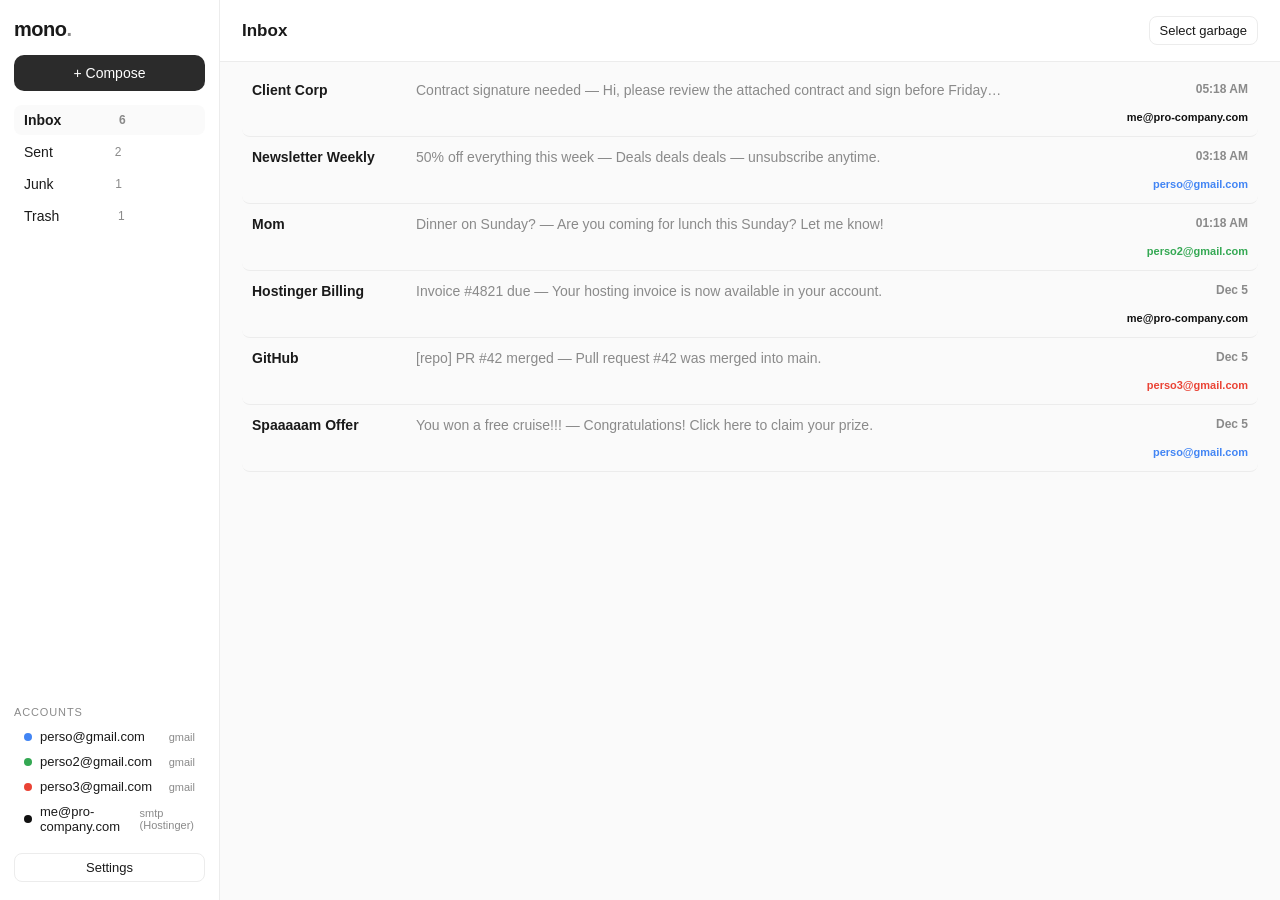
==== index.html @ c5d83a1f "Add minimal unified inbox email client prototype" ====
<!DOCTYPE html>
<html lang="en">
<head>
<meta charset="UTF-8">
<meta name="viewport" content="width=device-width, initial-scale=1.0">
<title>Mono — minimal unified inbox</title>
<link rel="stylesheet" href="styles.css">
</head>
<body>
<div id="app">

  <aside id="sidebar">
    <div class="brand">mono<span class="dot">.</span></div>
    <button id="composeBtn" class="compose">+ Compose</button>
    <nav id="folderNav"></nav>
    <div class="sidebar-section">
      <div class="section-title">Accounts</div>
      <div id="accountList"></div>
    </div>
    <button id="settingsBtn" class="ghost-btn">Settings</button>
  </aside>

  <main id="main">
    <header id="toolbar">
      <div id="folderTitle">Inbox</div>
      <div id="toolbarActions"></div>
    </header>
    <div id="emailList"></div>
    <div id="emptyState" class="hidden"></div>
  </main>

  <section id="reader" class="hidden">
    <div class="reader-head">
      <button id="backBtn" class="ghost-btn">&larr; Back</button>
      <div class="reader-actions">
        <button id="followupBtn" class="ghost-btn" title="Reappear if no answer">Follow-up</button>
        <button id="deleteBtn" class="ghost-btn danger">Delete</button>
      </div>
    </div>
    <div id="readerBody"></div>
  </section>

  <div id="composeModal" class="modal hidden">
    <div class="modal-card">
      <div class="modal-head">
        <span>New message</span>
        <button id="closeCompose" class="ghost-btn">&times;</button>
      </div>
      <input id="cTo" placeholder="To">
      <input id="cSubject" placeholder="Subject">
      <div id="cBody" class="cbody" contenteditable="true" data-placeholder="Write here — select text to refine with AI, or leave unselected to rewrite the whole message"></div>
      <div class="compose-bar">
        <button id="aiBtn" class="ghost-btn">AI refine</button>
        <button id="attachBtn" class="ghost-btn">Attach</button>
        <span id="aiStatus"></span>
        <button id="sendBtn" class="compose">Send</button>
      </div>
      <div id="composeWarnings"></div>
    </div>
  </div>

  <div id="settingsModal" class="modal hidden">
    <div class="modal-card">
      <div class="modal-head">
        <span>Settings</span>
        <button id="closeSettings" class="ghost-btn">&times;</button>
      </div>
      <div id="settingsBody"></div>
    </div>
  </div>

  <div id="toast" class="hidden"></div>
</div>
<script src="app.js"></script>
</body>
</html>
---- styles.css ----
:root {
  --bg: #fafafa;
  --panel: #ffffff;
  --ink: #1a1a1a;
  --muted: #8a8a8a;
  --line: #ececec;
  --accent: #2b2b2b;
  --danger: #c0392b;
  --radius: 10px;
}
* { box-sizing: border-box; margin: 0; padding: 0; }
html, body { height: 100%; }
body {
  font-family: -apple-system, BlinkMacSystemFont, "Segoe UI", Roboto, Helvetica, Arial, sans-serif;
  background: var(--bg);
  color: var(--ink);
  font-size: 14px;
}
#app { display: flex; height: 100vh; overflow: hidden; }
.hidden { display: none !important; }

/* Sidebar */
#sidebar {
  width: 220px; min-width: 220px;
  background: var(--panel);
  border-right: 1px solid var(--line);
  display: flex; flex-direction: column;
  padding: 18px 14px; gap: 14px;
}
.brand { font-size: 20px; font-weight: 700; letter-spacing: -0.5px; }
.brand .dot { color: var(--muted); }
.compose {
  background: var(--accent); color: #fff; border: none;
  padding: 10px; border-radius: var(--radius);
  font-size: 14px; cursor: pointer; width: 100%;
}
.compose:hover { opacity: 0.9; }
#folderNav { display: flex; flex-direction: column; gap: 2px; }
.folder {
  display: flex; justify-content: space-between; align-items: center;
  padding: 7px 10px; border-radius: 8px; cursor: pointer; color: var(--ink);
}
.folder:hover { background: var(--bg); }
.folder.active { background: var(--bg); font-weight: 600; }
.folder .count { color: var(--muted); font-size: 12px; }
.folder .hide-x {
  visibility: hidden; border: none; background: none; color: var(--muted);
  cursor: pointer; font-size: 13px; padding: 0 2px;
}
.folder:hover .hide-x { visibility: visible; }
.sidebar-section { margin-top: auto; }
.section-title {
  font-size: 11px; text-transform: uppercase; letter-spacing: 0.08em;
  color: var(--muted); margin-bottom: 6px;
}
.account {
  display: flex; align-items: center; gap: 8px;
  padding: 5px 10px; border-radius: 8px; font-size: 13px;
}
.account .badge {
  width: 8px; height: 8px; border-radius: 50%; flex-shrink: 0;
}
.account .type { margin-left: auto; color: var(--muted); font-size: 11px; }
.ghost-btn {
  background: none; border: 1px solid var(--line); border-radius: 8px;
  padding: 6px 10px; cursor: pointer; font-size: 13px; color: var(--ink);
}
.ghost-btn:hover { background: var(--bg); }
.ghost-btn.danger { color: var(--danger); border-color: var(--danger); }

/* Main list */
#main { flex: 1; display: flex; flex-direction: column; min-width: 0; }
#toolbar {
  display: flex; justify-content: space-between; align-items: center;
  padding: 16px 22px; border-bottom: 1px solid var(--line); background: var(--panel);
}
#folderTitle { font-size: 17px; font-weight: 700; }
#toolbarActions { display: flex; gap: 8px; }
#emailList { flex: 1; overflow-y: auto; padding: 8px 22px 40px; }
.email-row {
  display: grid; grid-template-columns: 150px 1fr auto; gap: 14px;
  padding: 12px 10px; border-bottom: 1px solid var(--line);
  cursor: pointer; border-radius: 8px; touch-action: pan-y;
  position: relative; user-select: none;
}
.email-row:hover { background: var(--panel); }
.email-row.selected { background: var(--panel); outline: 1px solid var(--line); }
.email-row.unread { font-weight: 600; }
.email-row .sender { overflow: hidden; text-overflow: ellipsis; white-space: nowrap; }
.email-row .snippet {
  color: var(--muted); font-weight: 400;
  overflow: hidden; text-overflow: ellipsis; white-space: nowrap;
}
.email-row .meta { text-align: right; color: var(--muted); font-size: 12px; white-space: nowrap; }
.email-row .flags { font-size: 11px; }
.followup-tag { color: #b9770e; }

/* Empty state / recap */
#emptyState { flex: 1; overflow-y: auto; padding: 40px 22px; }
.recap h2 { font-size: 18px; margin-bottom: 4px; }
.recap .sub { color: var(--muted); margin-bottom: 20px; }
.recap-card {
  background: var(--panel); border: 1px solid var(--line);
  border-radius: var(--radius); padding: 14px 16px; margin-bottom: 12px;
}
.recap-card h3 { font-size: 13px; margin-bottom: 8px; color: var(--muted); text-transform: uppercase; letter-spacing: 0.06em; }
.recap-card li { list-style: none; padding: 3px 0; }

/* Reader */
#reader {
  flex: 1; overflow-y: auto; background: var(--panel);
  display: flex; flex-direction: column;
}
.reader-head {
  display: flex; justify-content: space-between; align-items: center;
  padding: 14px 22px; border-bottom: 1px solid var(--line);
}
.reader-actions { display: flex; gap: 8px; }
#readerBody { padding: 24px 28px; max-width: 720px; line-height: 1.6; }
#readerBody h1 { font-size: 20px; margin-bottom: 6px; }
#readerBody .from { color: var(--muted); margin-bottom: 18px; font-size: 13px; }

/* Modals */
.modal {
  position: fixed; inset: 0; background: rgba(0,0,0,0.25);
  display: flex; align-items: center; justify-content: center; z-index: 50;
}
.modal-card {
  background: var(--panel); border-radius: 14px; width: min(640px, 92vw);
  max-height: 86vh; overflow-y: auto; padding: 18px 20px;
  box-shadow: 0 12px 40px rgba(0,0,0,0.15);
  display: flex; flex-direction: column; gap: 10px;
}
.modal-head {
  display: flex; justify-content: space-between; align-items: center;
  font-weight: 700; font-size: 15px;
}
.modal-card input {
  border: none; border-bottom: 1px solid var(--line);
  padding: 8px 2px; font-size: 14px; outline: none; background: none;
}
.cbody {
  min-height: 180px; border: 1px solid var(--line); border-radius: 10px;
  padding: 12px; outline: none; line-height: 1.55; white-space: pre-wrap;
}
.cbody:empty::before { content: attr(data-placeholder); color: var(--muted); }
.compose-bar { display: flex; align-items: center; gap: 8px; }
.compose-bar .compose { width: auto; padding: 8px 22px; }
#aiStatus { color: var(--muted); font-size: 12px; margin-right: auto; }
#composeWarnings { font-size: 12px; color: var(--danger); display: flex; flex-direction: column; gap: 2px; }

/* Settings */
.set-row {
  display: flex; justify-content: space-between; align-items: center;
  padding: 10px 0; border-bottom: 1px solid var(--line); gap: 12px;
}
.set-row label { font-size: 13px; }
.set-row input[type="text"], .set-row input[type="password"], .set-row select {
  border: 1px solid var(--line); border-radius: 8px; padding: 6px 8px;
  font-size: 13px; width: 220px;
}
.set-row input[type="checkbox"] { width: 16px; height: 16px; }
.set-note { font-size: 12px; color: var(--muted); padding: 6px 0; }

/* Toast / undo */
#toast {
  position: fixed; bottom: 24px; left: 50%; transform: translateX(-50%);
  background: var(--accent); color: #fff; padding: 10px 18px;
  border-radius: 10px; font-size: 13px; z-index: 100;
  display: flex; gap: 14px; align-items: center;
}
#toast button {
  background: none; border: none; color: #fff; text-decoration: underline;
  cursor: pointer; font-size: 13px;
}

@media (max-width: 760px) {
  #sidebar { width: 64px; min-width: 64px; padding: 14px 8px; }
  #sidebar .brand, .folder .label, .folder .count, .section-title,
  #accountList, #settingsBtn, .compose { font-size: 0; }
  .compose { font-size: 20px; padding: 8px; }
  #folderNav .folder { justify-content: center; }
  .email-row { grid-template-columns: 1fr auto; }
  .email-row .sender { grid-column: 1 / -1; }
}
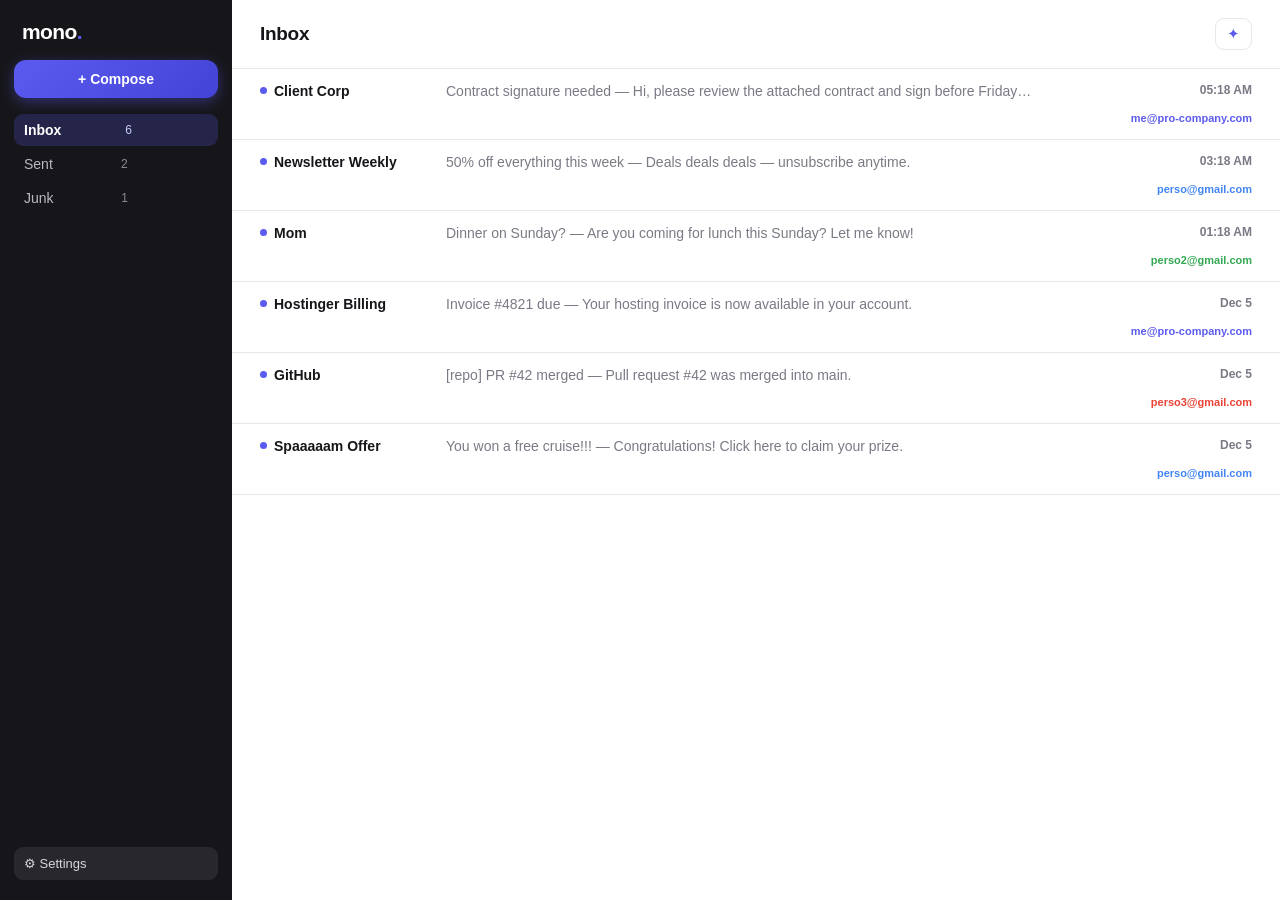
==== commit 58dfa848: "Punchier dark-sidebar design, full-width rows, switches, account management in settings, permanent d" ====
--- a/index.html
+++ b/index.html
@@ -13,11 +13,7 @@
     <div class="brand">mono<span class="dot">.</span></div>
     <button id="composeBtn" class="compose">+ Compose</button>
     <nav id="folderNav"></nav>
-    <div class="sidebar-section">
-      <div class="section-title">Accounts</div>
-      <div id="accountList"></div>
-    </div>
-    <button id="settingsBtn" class="ghost-btn">Settings</button>
+    <button id="settingsBtn" class="ghost-btn">⚙ Settings</button>
   </aside>
 
   <main id="main">
@@ -33,7 +29,7 @@
     <div class="reader-head">
       <button id="backBtn" class="ghost-btn">&larr; Back</button>
       <div class="reader-actions">
-        <button id="followupBtn" class="ghost-btn" title="Reappear if no answer">Follow-up</button>
+        <button id="replyBtn" class="ghost-btn primary">Reply</button>
         <button id="deleteBtn" class="ghost-btn danger">Delete</button>
       </div>
     </div>
--- a/styles.css
+++ b/styles.css
@@ -1,12 +1,14 @@
 :root {
-  --bg: #fafafa;
+  --bg: #f4f4f6;
   --panel: #ffffff;
-  --ink: #1a1a1a;
-  --muted: #8a8a8a;
-  --line: #ececec;
-  --accent: #2b2b2b;
-  --danger: #c0392b;
-  --radius: 10px;
+  --ink: #16161a;
+  --muted: #7a7a85;
+  --line: #e7e7ec;
+  --accent: #5b5bf0;
+  --accent-dark: #4343d6;
+  --danger: #e5484d;
+  --radius: 12px;
+  --shadow: 0 10px 30px rgba(22, 22, 26, 0.08);
 }
 * { box-sizing: border-box; margin: 0; padding: 0; }
 html, body { height: 100%; }
@@ -15,77 +17,76 @@
   background: var(--bg);
   color: var(--ink);
   font-size: 14px;
+  -webkit-font-smoothing: antialiased;
 }
 #app { display: flex; height: 100vh; overflow: hidden; }
 .hidden { display: none !important; }
 
 /* Sidebar */
 #sidebar {
-  width: 220px; min-width: 220px;
-  background: var(--panel);
-  border-right: 1px solid var(--line);
+  width: 232px; min-width: 232px;
+  background: #16161a;
+  color: #ececf1;
   display: flex; flex-direction: column;
-  padding: 18px 14px; gap: 14px;
-}
-.brand { font-size: 20px; font-weight: 700; letter-spacing: -0.5px; }
-.brand .dot { color: var(--muted); }
+  padding: 20px 14px; gap: 16px;
+}
+.brand { font-size: 21px; font-weight: 800; letter-spacing: -0.6px; color: #fff; padding: 0 8px; }
+.brand .dot { color: var(--accent); }
 .compose {
-  background: var(--accent); color: #fff; border: none;
-  padding: 10px; border-radius: var(--radius);
-  font-size: 14px; cursor: pointer; width: 100%;
-}
-.compose:hover { opacity: 0.9; }
+  background: linear-gradient(135deg, var(--accent), var(--accent-dark));
+  color: #fff; border: none;
+  padding: 11px; border-radius: var(--radius);
+  font-size: 14px; font-weight: 600; cursor: pointer; width: 100%;
+  box-shadow: 0 4px 14px rgba(91, 91, 240, 0.4);
+  transition: transform 0.12s ease, box-shadow 0.12s ease;
+}
+.compose:hover { transform: translateY(-1px); box-shadow: 0 6px 18px rgba(91, 91, 240, 0.5); }
 #folderNav { display: flex; flex-direction: column; gap: 2px; }
 .folder {
   display: flex; justify-content: space-between; align-items: center;
-  padding: 7px 10px; border-radius: 8px; cursor: pointer; color: var(--ink);
-}
-.folder:hover { background: var(--bg); }
-.folder.active { background: var(--bg); font-weight: 600; }
-.folder .count { color: var(--muted); font-size: 12px; }
+  padding: 8px 10px; border-radius: 9px; cursor: pointer; color: #b9b9c3;
+  transition: background 0.1s ease, color 0.1s ease;
+}
+.folder:hover { background: rgba(255, 255, 255, 0.07); color: #fff; }
+.folder.active { background: rgba(91, 91, 240, 0.22); color: #fff; font-weight: 600; }
+.folder .count { color: #8a8a96; font-size: 12px; font-weight: 500; }
+.folder.active .count { color: #c9c9ff; }
 .folder .hide-x {
-  visibility: hidden; border: none; background: none; color: var(--muted);
-  cursor: pointer; font-size: 13px; padding: 0 2px;
+  visibility: hidden; border: none; background: none; color: #8a8a96;
+  cursor: pointer; font-size: 14px; padding: 0 2px; line-height: 1;
 }
 .folder:hover .hide-x { visibility: visible; }
-.sidebar-section { margin-top: auto; }
-.section-title {
-  font-size: 11px; text-transform: uppercase; letter-spacing: 0.08em;
-  color: var(--muted); margin-bottom: 6px;
-}
-.account {
-  display: flex; align-items: center; gap: 8px;
-  padding: 5px 10px; border-radius: 8px; font-size: 13px;
-}
-.account .badge {
-  width: 8px; height: 8px; border-radius: 50%; flex-shrink: 0;
-}
-.account .type { margin-left: auto; color: var(--muted); font-size: 11px; }
-.ghost-btn {
-  background: none; border: 1px solid var(--line); border-radius: 8px;
-  padding: 6px 10px; cursor: pointer; font-size: 13px; color: var(--ink);
-}
-.ghost-btn:hover { background: var(--bg); }
-.ghost-btn.danger { color: var(--danger); border-color: var(--danger); }
+.folder .hide-x:hover { color: #fff; }
+#settingsBtn {
+  margin-top: auto;
+  background: rgba(255, 255, 255, 0.08); border: none; color: #d5d5de;
+  border-radius: 9px; padding: 9px 10px; cursor: pointer; font-size: 13px; text-align: left;
+}
+#settingsBtn:hover { background: rgba(255, 255, 255, 0.14); color: #fff; }
 
 /* Main list */
 #main { flex: 1; display: flex; flex-direction: column; min-width: 0; }
 #toolbar {
   display: flex; justify-content: space-between; align-items: center;
-  padding: 16px 22px; border-bottom: 1px solid var(--line); background: var(--panel);
-}
-#folderTitle { font-size: 17px; font-weight: 700; }
+  padding: 18px 28px; border-bottom: 1px solid var(--line); background: var(--panel);
+}
+#folderTitle { font-size: 19px; font-weight: 800; letter-spacing: -0.3px; }
 #toolbarActions { display: flex; gap: 8px; }
-#emailList { flex: 1; overflow-y: auto; padding: 8px 22px 40px; }
+#emailList { flex: 1; overflow-y: auto; background: var(--panel); }
 .email-row {
-  display: grid; grid-template-columns: 150px 1fr auto; gap: 14px;
-  padding: 12px 10px; border-bottom: 1px solid var(--line);
-  cursor: pointer; border-radius: 8px; touch-action: pan-y;
+  display: grid; grid-template-columns: 170px 1fr auto; gap: 16px;
+  padding: 14px 28px; border-bottom: 1px solid var(--line);
+  cursor: pointer; touch-action: pan-y;
   position: relative; user-select: none;
-}
-.email-row:hover { background: var(--panel); }
-.email-row.selected { background: var(--panel); outline: 1px solid var(--line); }
-.email-row.unread { font-weight: 600; }
+  transition: background 0.1s ease;
+}
+.email-row:hover { background: #f8f8fb; }
+.email-row.selected { background: #eef0ff; box-shadow: inset 3px 0 0 var(--accent); }
+.email-row.unread { font-weight: 650; }
+.email-row.unread .sender::before {
+  content: ''; display: inline-block; width: 7px; height: 7px;
+  border-radius: 50%; background: var(--accent); margin-right: 7px; vertical-align: 2px;
+}
 .email-row .sender { overflow: hidden; text-overflow: ellipsis; white-space: nowrap; }
 .email-row .snippet {
   color: var(--muted); font-weight: 400;
@@ -93,17 +94,18 @@
 }
 .email-row .meta { text-align: right; color: var(--muted); font-size: 12px; white-space: nowrap; }
 .email-row .flags { font-size: 11px; }
-.followup-tag { color: #b9770e; }
+.followup-tag { color: #b9770e; font-weight: 600; }
 
 /* Empty state / recap */
-#emptyState { flex: 1; overflow-y: auto; padding: 40px 22px; }
-.recap h2 { font-size: 18px; margin-bottom: 4px; }
-.recap .sub { color: var(--muted); margin-bottom: 20px; }
+#emptyState { flex: 1; overflow-y: auto; padding: 44px 28px; background: var(--bg); }
+.recap h2 { font-size: 22px; font-weight: 800; letter-spacing: -0.4px; margin-bottom: 4px; }
+.recap .sub { color: var(--muted); margin-bottom: 22px; }
 .recap-card {
   background: var(--panel); border: 1px solid var(--line);
-  border-radius: var(--radius); padding: 14px 16px; margin-bottom: 12px;
-}
-.recap-card h3 { font-size: 13px; margin-bottom: 8px; color: var(--muted); text-transform: uppercase; letter-spacing: 0.06em; }
+  border-radius: var(--radius); padding: 16px 18px; margin-bottom: 12px;
+  box-shadow: var(--shadow); max-width: 560px;
+}
+.recap-card h3 { font-size: 11px; margin-bottom: 8px; color: var(--muted); text-transform: uppercase; letter-spacing: 0.09em; font-weight: 700; }
 .recap-card li { list-style: none; padding: 3px 0; }
 
 /* Reader */
@@ -113,73 +115,154 @@
 }
 .reader-head {
   display: flex; justify-content: space-between; align-items: center;
-  padding: 14px 22px; border-bottom: 1px solid var(--line);
+  padding: 14px 28px; border-bottom: 1px solid var(--line);
 }
 .reader-actions { display: flex; gap: 8px; }
-#readerBody { padding: 24px 28px; max-width: 720px; line-height: 1.6; }
-#readerBody h1 { font-size: 20px; margin-bottom: 6px; }
-#readerBody .from { color: var(--muted); margin-bottom: 18px; font-size: 13px; }
+#readerBody { padding: 28px 32px; max-width: 760px; line-height: 1.65; }
+#readerBody h1 { font-size: 22px; font-weight: 800; letter-spacing: -0.4px; margin-bottom: 8px; }
+#readerBody .from { color: var(--muted); margin-bottom: 20px; font-size: 13px; }
+
+/* Buttons */
+.ghost-btn {
+  background: none; border: 1px solid var(--line); border-radius: 9px;
+  padding: 7px 12px; cursor: pointer; font-size: 13px; color: var(--ink); font-weight: 500;
+  transition: background 0.1s ease;
+}
+.ghost-btn:hover { background: var(--bg); }
+.ghost-btn.primary {
+  background: var(--accent); border-color: var(--accent); color: #fff;
+}
+.ghost-btn.primary:hover { background: var(--accent-dark); }
+.ghost-btn.danger { color: var(--danger); border-color: var(--danger); }
+.ghost-btn.danger:hover { background: #fdf0f0; }
+.ai-btn { color: var(--accent); font-size: 15px; padding: 6px 11px; }
+.ai-btn:hover { background: #eef0ff; }
 
 /* Modals */
 .modal {
-  position: fixed; inset: 0; background: rgba(0,0,0,0.25);
+  position: fixed; inset: 0; background: rgba(16, 16, 22, 0.45);
+  backdrop-filter: blur(3px);
   display: flex; align-items: center; justify-content: center; z-index: 50;
 }
 .modal-card {
-  background: var(--panel); border-radius: 14px; width: min(640px, 92vw);
-  max-height: 86vh; overflow-y: auto; padding: 18px 20px;
-  box-shadow: 0 12px 40px rgba(0,0,0,0.15);
-  display: flex; flex-direction: column; gap: 10px;
+  background: var(--panel); border-radius: 16px; width: min(640px, 92vw);
+  max-height: 86vh; overflow-y: auto; padding: 20px 22px;
+  box-shadow: 0 20px 60px rgba(16, 16, 22, 0.25);
+  display: flex; flex-direction: column; gap: 12px;
 }
 .modal-head {
   display: flex; justify-content: space-between; align-items: center;
-  font-weight: 700; font-size: 15px;
-}
-.modal-card input {
+  font-weight: 800; font-size: 16px; letter-spacing: -0.2px;
+}
+.modal-head .ghost-btn { border: none; font-size: 20px; padding: 2px 8px; }
+.modal-card input[type="text"], .modal-card input[type="password"] {
   border: none; border-bottom: 1px solid var(--line);
-  padding: 8px 2px; font-size: 14px; outline: none; background: none;
-}
+  padding: 9px 2px; font-size: 14px; outline: none; background: none;
+}
+.modal-card input:focus { border-bottom-color: var(--accent); }
 .cbody {
   min-height: 180px; border: 1px solid var(--line); border-radius: 10px;
   padding: 12px; outline: none; line-height: 1.55; white-space: pre-wrap;
 }
+.cbody:focus { border-color: var(--accent); }
 .cbody:empty::before { content: attr(data-placeholder); color: var(--muted); }
 .compose-bar { display: flex; align-items: center; gap: 8px; }
-.compose-bar .compose { width: auto; padding: 8px 22px; }
+.compose-bar .compose { width: auto; padding: 9px 24px; }
 #aiStatus { color: var(--muted); font-size: 12px; margin-right: auto; }
-#composeWarnings { font-size: 12px; color: var(--danger); display: flex; flex-direction: column; gap: 2px; }
+#composeWarnings { font-size: 12px; color: var(--danger); display: flex; flex-direction: column; gap: 2px; font-weight: 500; }
 
 /* Settings */
 .set-row {
   display: flex; justify-content: space-between; align-items: center;
-  padding: 10px 0; border-bottom: 1px solid var(--line); gap: 12px;
-}
-.set-row label { font-size: 13px; }
-.set-row input[type="text"], .set-row input[type="password"], .set-row select {
-  border: 1px solid var(--line); border-radius: 8px; padding: 6px 8px;
-  font-size: 13px; width: 220px;
-}
-.set-row input[type="checkbox"] { width: 16px; height: 16px; }
-.set-note { font-size: 12px; color: var(--muted); padding: 6px 0; }
+  padding: 12px 0; border-bottom: 1px solid var(--line); gap: 12px;
+}
+.set-row label { font-size: 13px; font-weight: 500; }
+.set-row input[type="text"], .set-row input[type="password"] {
+  border: 1px solid var(--line); border-radius: 9px; padding: 7px 10px;
+  font-size: 13px; width: 230px; outline: none;
+}
+.set-row input:focus { border-color: var(--accent); }
+.set-row select {
+  border: 1px solid var(--line); border-radius: 9px;
+  padding: 7px 30px 7px 10px; font-size: 13px; outline: none;
+  appearance: none; -webkit-appearance: none; -moz-appearance: none;
+  background: var(--panel)
+    url("data:image/svg+xml;charset=UTF-8,%3Csvg xmlns='http://www.w3.org/2000/svg' width='10' height='6'%3E%3Cpath d='M1 1l4 4 4-4' stroke='%237a7a85' stroke-width='1.5' fill='none' stroke-linecap='round'/%3E%3C/svg%3E")
+    no-repeat right 10px center;
+  cursor: pointer;
+}
+.set-row select:focus { border-color: var(--accent); }
+.set-note { font-size: 12px; color: var(--muted); padding: 8px 0; }
+.set-section-title {
+  font-size: 11px; text-transform: uppercase; letter-spacing: 0.09em;
+  color: var(--muted); font-weight: 700; padding: 14px 0 4px;
+}
+
+/* Toggle switch */
+.switch { position: relative; display: inline-block; width: 40px; height: 22px; flex-shrink: 0; }
+.switch input { opacity: 0; width: 0; height: 0; }
+.switch .slider {
+  position: absolute; inset: 0; background: #d5d5dd; border-radius: 22px;
+  cursor: pointer; transition: background 0.15s ease;
+}
+.switch .slider::before {
+  content: ''; position: absolute; width: 16px; height: 16px; left: 3px; top: 3px;
+  background: #fff; border-radius: 50%; transition: transform 0.15s ease;
+  box-shadow: 0 1px 3px rgba(0, 0, 0, 0.25);
+}
+.switch input:checked + .slider { background: var(--accent); }
+.switch input:checked + .slider::before { transform: translateX(18px); }
+
+/* Account management rows */
+.acct-row {
+  display: flex; align-items: center; gap: 10px;
+  padding: 9px 0; border-bottom: 1px solid var(--line);
+}
+.acct-row .badge { width: 9px; height: 9px; border-radius: 50%; flex-shrink: 0; }
+.acct-row .label { font-size: 13px; font-weight: 500; }
+.acct-row .type { color: var(--muted); font-size: 11px; margin-left: 2px; }
+.acct-row .remove {
+  margin-left: auto; border: none; background: none; color: var(--muted);
+  cursor: pointer; font-size: 15px; padding: 2px 6px; border-radius: 6px;
+}
+.acct-row .remove:hover { color: var(--danger); background: #fdf0f0; }
+.add-acct { display: flex; gap: 8px; padding-top: 10px; flex-wrap: wrap; }
+.add-acct input {
+  border: 1px solid var(--line); border-radius: 9px; padding: 7px 10px;
+  font-size: 13px; outline: none; flex: 1; min-width: 150px;
+}
+.add-acct input:focus { border-color: var(--accent); }
+.add-acct select {
+  border: 1px solid var(--line); border-radius: 9px;
+  padding: 7px 30px 7px 10px; font-size: 13px; outline: none;
+  appearance: none; -webkit-appearance: none;
+  background: var(--panel)
+    url("data:image/svg+xml;charset=UTF-8,%3Csvg xmlns='http://www.w3.org/2000/svg' width='10' height='6'%3E%3Cpath d='M1 1l4 4 4-4' stroke='%237a7a85' stroke-width='1.5' fill='none' stroke-linecap='round'/%3E%3C/svg%3E")
+    no-repeat right 10px center;
+  cursor: pointer;
+}
 
 /* Toast / undo */
 #toast {
   position: fixed; bottom: 24px; left: 50%; transform: translateX(-50%);
-  background: var(--accent); color: #fff; padding: 10px 18px;
-  border-radius: 10px; font-size: 13px; z-index: 100;
+  background: #16161a; color: #fff; padding: 11px 18px;
+  border-radius: 12px; font-size: 13px; z-index: 100;
   display: flex; gap: 14px; align-items: center;
+  box-shadow: 0 10px 30px rgba(16, 16, 22, 0.35);
 }
 #toast button {
-  background: none; border: none; color: #fff; text-decoration: underline;
-  cursor: pointer; font-size: 13px;
+  background: none; border: none; color: #a5a5ff; text-decoration: underline;
+  cursor: pointer; font-size: 13px; font-weight: 600;
 }
 
 @media (max-width: 760px) {
-  #sidebar { width: 64px; min-width: 64px; padding: 14px 8px; }
-  #sidebar .brand, .folder .label, .folder .count, .section-title,
-  #accountList, #settingsBtn, .compose { font-size: 0; }
-  .compose { font-size: 20px; padding: 8px; }
+  #sidebar { width: 60px; min-width: 60px; padding: 14px 8px; align-items: center; }
+  #sidebar .brand, .folder .label, .folder .count, #settingsBtn { font-size: 0; }
+  #sidebar .brand { font-size: 17px; }
+  .compose { font-size: 20px; padding: 8px 0; }
   #folderNav .folder { justify-content: center; }
-  .email-row { grid-template-columns: 1fr auto; }
+  #settingsBtn { font-size: 16px; padding: 8px; }
+  .email-row { grid-template-columns: 1fr auto; padding: 12px 16px; }
   .email-row .sender { grid-column: 1 / -1; }
-}
+  #toolbar { padding: 14px 16px; }
+}
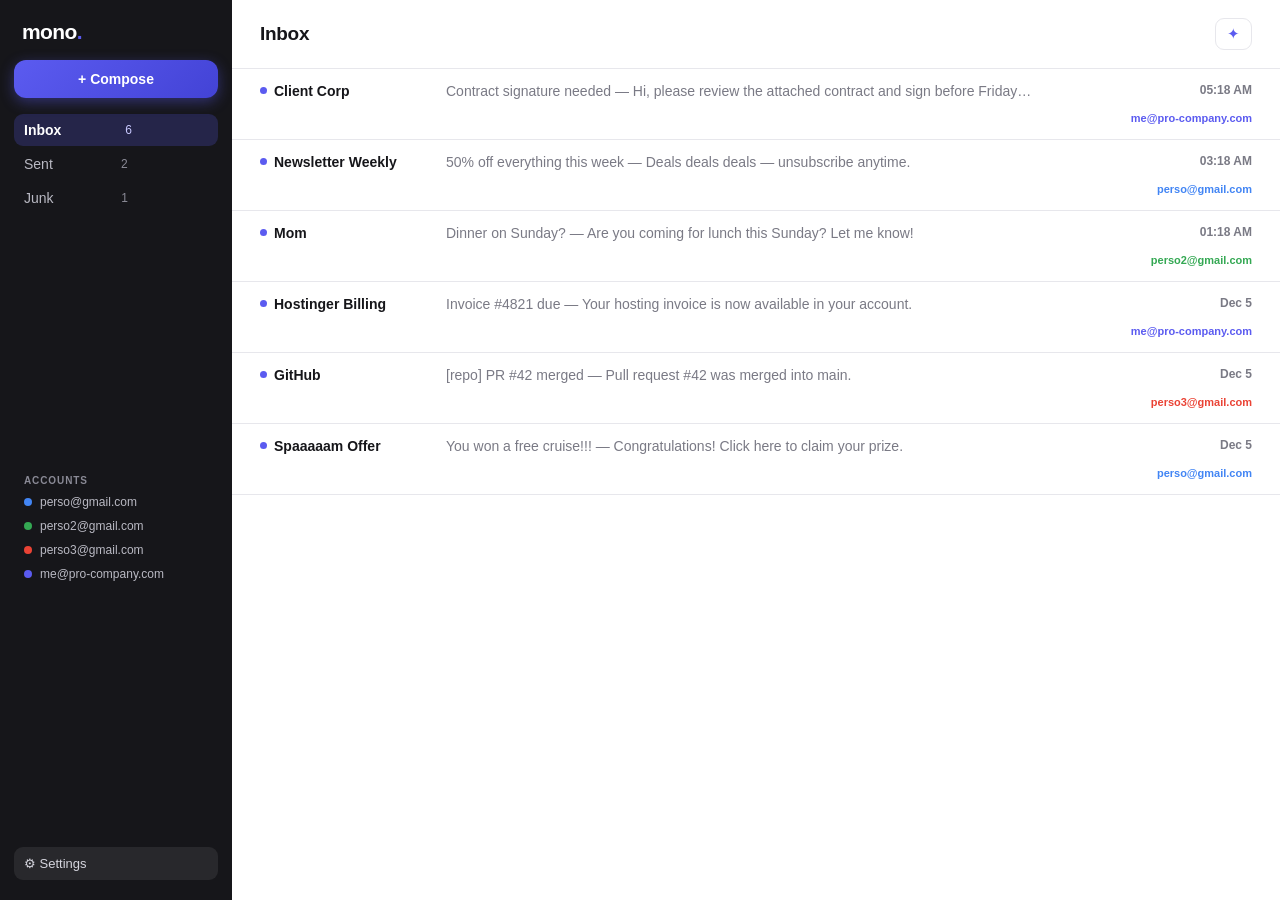
==== commit 2f78da85: "Restore sidebar account list and bottom settings, persist emails with reset option" ====
--- a/index.html
+++ b/index.html
@@ -13,6 +13,10 @@
     <div class="brand">mono<span class="dot">.</span></div>
     <button id="composeBtn" class="compose">+ Compose</button>
     <nav id="folderNav"></nav>
+    <div class="sidebar-section">
+      <div class="section-title">Accounts</div>
+      <div id="accountList"></div>
+    </div>
     <button id="settingsBtn" class="ghost-btn">⚙ Settings</button>
   </aside>
 
--- a/styles.css
+++ b/styles.css
@@ -57,6 +57,19 @@
 }
 .folder:hover .hide-x { visibility: visible; }
 .folder .hide-x:hover { color: #fff; }
+.sidebar-section { margin-top: auto; }
+.sidebar-section .section-title {
+  font-size: 10px; text-transform: uppercase; letter-spacing: 0.09em;
+  color: #8a8a96; margin-bottom: 4px; padding: 0 10px; font-weight: 700;
+}
+.account {
+  display: flex; align-items: center; gap: 8px;
+  padding: 5px 10px; border-radius: 8px; font-size: 12px; color: #b9b9c3;
+  cursor: default;
+}
+.account:hover { background: rgba(255, 255, 255, 0.07); color: #fff; }
+.account .badge { width: 8px; height: 8px; border-radius: 50%; flex-shrink: 0; }
+.account .acct-label { overflow: hidden; text-overflow: ellipsis; white-space: nowrap; }
 #settingsBtn {
   margin-top: auto;
   background: rgba(255, 255, 255, 0.08); border: none; color: #d5d5de;
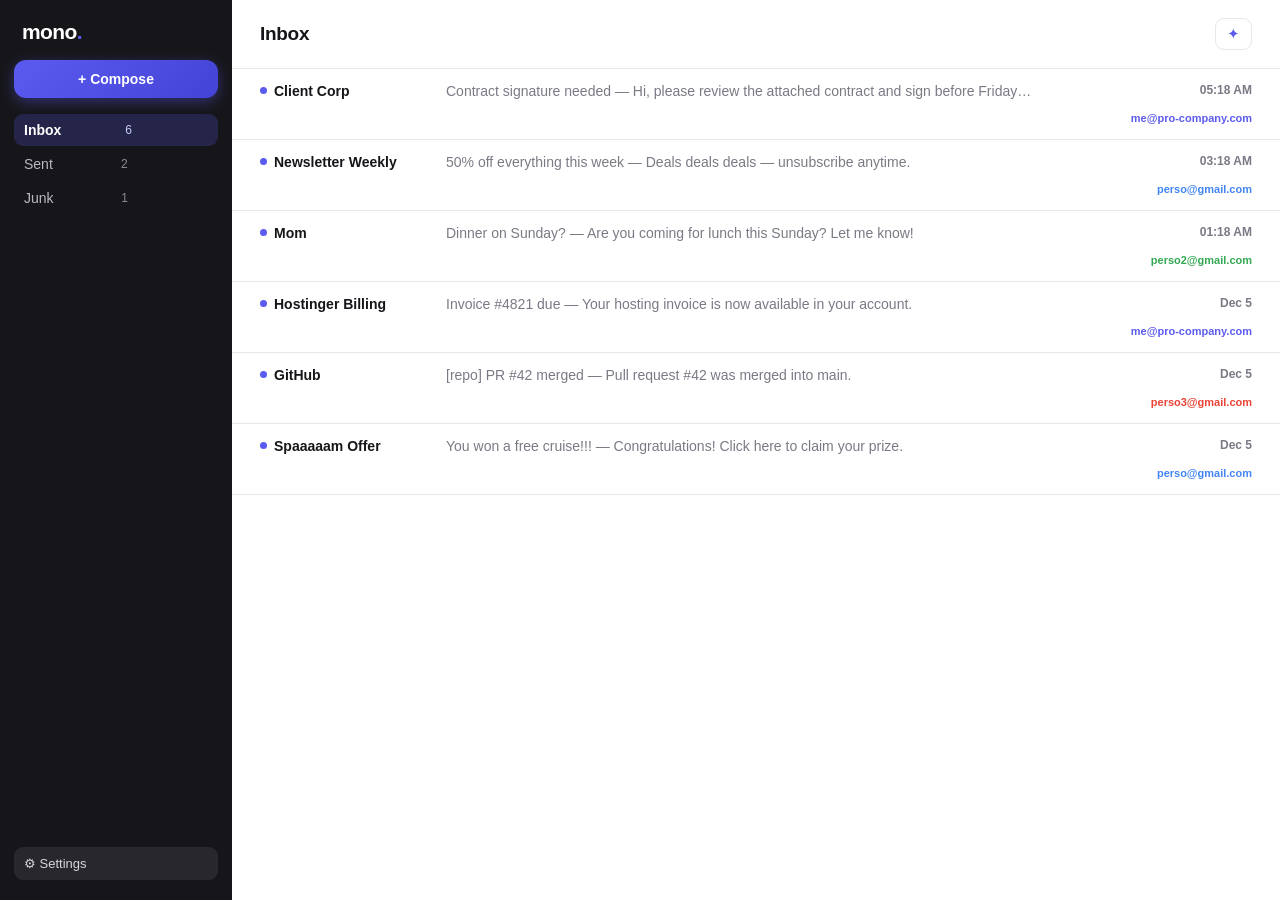
==== commit 019019a8: "Full-screen composer for reply/compose, drop account list from sidebar" ====
--- a/index.html
+++ b/index.html
@@ -13,10 +13,6 @@
     <div class="brand">mono<span class="dot">.</span></div>
     <button id="composeBtn" class="compose">+ Compose</button>
     <nav id="folderNav"></nav>
-    <div class="sidebar-section">
-      <div class="section-title">Accounts</div>
-      <div id="accountList"></div>
-    </div>
     <button id="settingsBtn" class="ghost-btn">⚙ Settings</button>
   </aside>
 
@@ -40,24 +36,26 @@
     <div id="readerBody"></div>
   </section>
 
-  <div id="composeModal" class="modal hidden">
-    <div class="modal-card">
-      <div class="modal-head">
-        <span>New message</span>
-        <button id="closeCompose" class="ghost-btn">&times;</button>
+  <section id="composer" class="hidden">
+    <div class="reader-head">
+      <button id="closeCompose" class="ghost-btn">&larr; Back</button>
+      <span class="compose-title">New message</span>
+      <div class="reader-actions">
+        <button id="aiBtn" class="ghost-btn">✦ AI refine</button>
+        <button id="attachBtn" class="ghost-btn">Attach</button>
+        <button id="sendBtn" class="compose">Send</button>
       </div>
+    </div>
+    <div class="compose-fields">
       <input id="cTo" placeholder="To">
       <input id="cSubject" placeholder="Subject">
       <div id="cBody" class="cbody" contenteditable="true" data-placeholder="Write here — select text to refine with AI, or leave unselected to rewrite the whole message"></div>
-      <div class="compose-bar">
-        <button id="aiBtn" class="ghost-btn">AI refine</button>
-        <button id="attachBtn" class="ghost-btn">Attach</button>
+      <div class="compose-foot">
         <span id="aiStatus"></span>
-        <button id="sendBtn" class="compose">Send</button>
+        <div id="composeWarnings"></div>
       </div>
-      <div id="composeWarnings"></div>
     </div>
-  </div>
+  </section>
 
   <div id="settingsModal" class="modal hidden">
     <div class="modal-card">
--- a/styles.css
+++ b/styles.css
@@ -57,19 +57,7 @@
 }
 .folder:hover .hide-x { visibility: visible; }
 .folder .hide-x:hover { color: #fff; }
-.sidebar-section { margin-top: auto; }
-.sidebar-section .section-title {
-  font-size: 10px; text-transform: uppercase; letter-spacing: 0.09em;
-  color: #8a8a96; margin-bottom: 4px; padding: 0 10px; font-weight: 700;
-}
-.account {
-  display: flex; align-items: center; gap: 8px;
-  padding: 5px 10px; border-radius: 8px; font-size: 12px; color: #b9b9c3;
-  cursor: default;
-}
-.account:hover { background: rgba(255, 255, 255, 0.07); color: #fff; }
-.account .badge { width: 8px; height: 8px; border-radius: 50%; flex-shrink: 0; }
-.account .acct-label { overflow: hidden; text-overflow: ellipsis; white-space: nowrap; }
+#settingsBtn { margin-top: auto; }
 #settingsBtn {
   margin-top: auto;
   background: rgba(255, 255, 255, 0.08); border: none; color: #d5d5de;
@@ -179,9 +167,25 @@
 }
 .cbody:focus { border-color: var(--accent); }
 .cbody:empty::before { content: attr(data-placeholder); color: var(--muted); }
-.compose-bar { display: flex; align-items: center; gap: 8px; }
-.compose-bar .compose { width: auto; padding: 9px 24px; }
-#aiStatus { color: var(--muted); font-size: 12px; margin-right: auto; }
+/* Full-screen composer */
+#composer {
+  flex: 1; display: flex; flex-direction: column;
+  background: var(--panel); overflow-y: auto;
+}
+.compose-title { font-weight: 800; font-size: 16px; letter-spacing: -0.2px; }
+#composer .reader-actions .compose { width: auto; padding: 9px 26px; }
+.compose-fields {
+  display: flex; flex-direction: column; gap: 4px;
+  padding: 20px 32px; max-width: 860px; width: 100%; margin: 0 auto; flex: 1;
+}
+.compose-fields input {
+  border: none; border-bottom: 1px solid var(--line);
+  padding: 10px 2px; font-size: 15px; outline: none; background: none;
+}
+.compose-fields input:focus { border-bottom-color: var(--accent); }
+.compose-fields .cbody { flex: 1; min-height: 320px; margin-top: 10px; }
+.compose-foot { display: flex; align-items: baseline; gap: 16px; padding: 10px 0 24px; }
+#aiStatus { color: var(--muted); font-size: 12px; }
 #composeWarnings { font-size: 12px; color: var(--danger); display: flex; flex-direction: column; gap: 2px; font-weight: 500; }
 
 /* Settings */
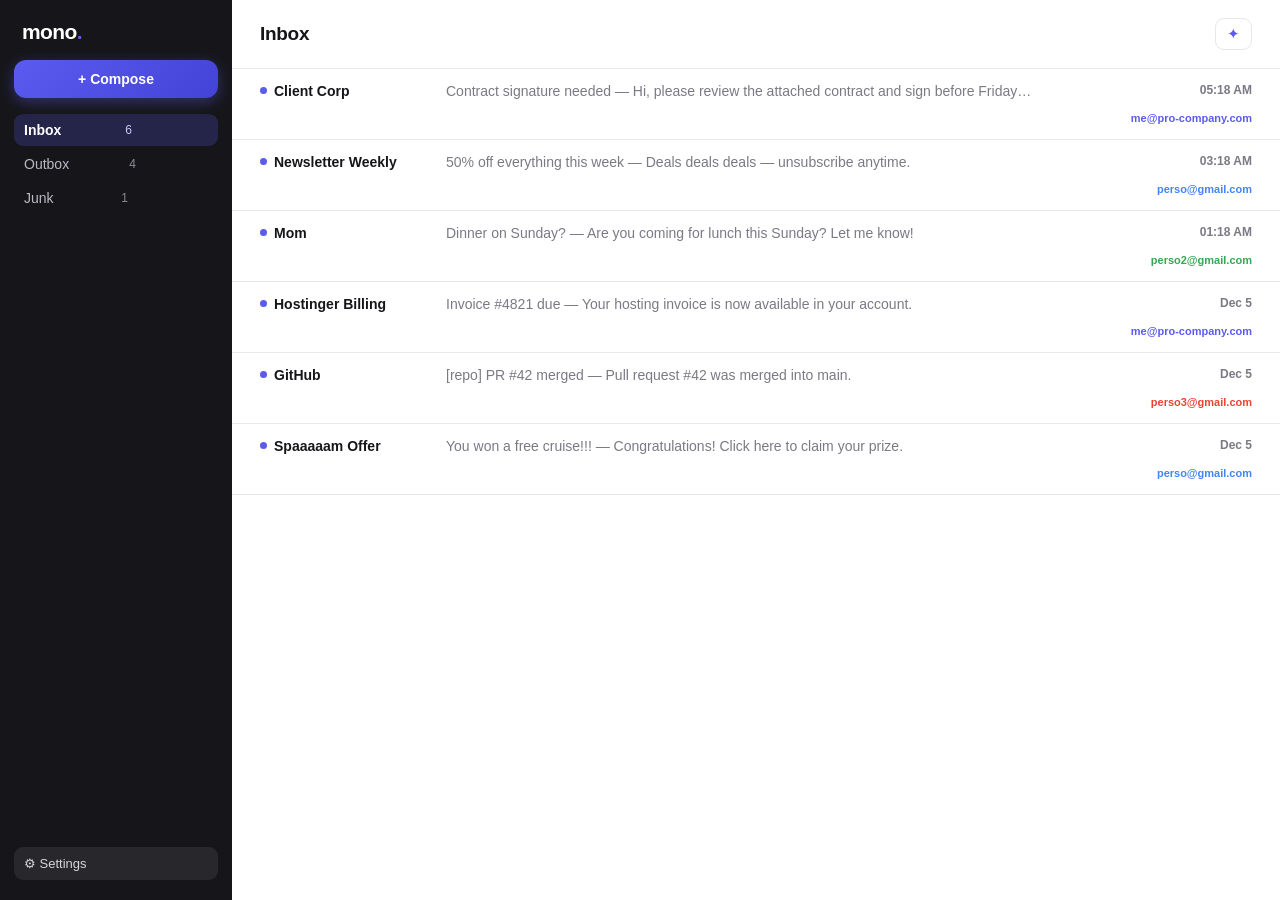
==== commit f227afd5: "Rename Sent to Outbox, add Draft/Follow-up/Outbox/Opened badges, save-draft action" ====
--- a/index.html
+++ b/index.html
@@ -43,6 +43,7 @@
       <div class="reader-actions">
         <button id="aiBtn" class="ghost-btn">✦ AI refine</button>
         <button id="attachBtn" class="ghost-btn">Attach</button>
+        <button id="draftBtn" class="ghost-btn">Save draft</button>
         <button id="sendBtn" class="compose">Send</button>
       </div>
     </div>
--- a/styles.css
+++ b/styles.css
@@ -95,7 +95,14 @@
 }
 .email-row .meta { text-align: right; color: var(--muted); font-size: 12px; white-space: nowrap; }
 .email-row .flags { font-size: 11px; }
-.followup-tag { color: #b9770e; font-weight: 600; }
+.badge-tag {
+  display: inline-block; font-size: 10px; font-weight: 700; letter-spacing: 0.04em;
+  text-transform: uppercase; padding: 2px 7px; border-radius: 20px; margin-right: 3px;
+}
+.badge-draft { background: #f1f1f5; color: #7a7a85; }
+.badge-outbox { background: #e8f0fe; color: #1a66d6; }
+.badge-followup { background: #fdf3e0; color: #b9770e; }
+.badge-opened { background: #e9f8f0; color: #0e9f6e; }
 
 /* Empty state / recap */
 #emptyState { flex: 1; overflow-y: auto; padding: 44px 28px; background: var(--bg); }
